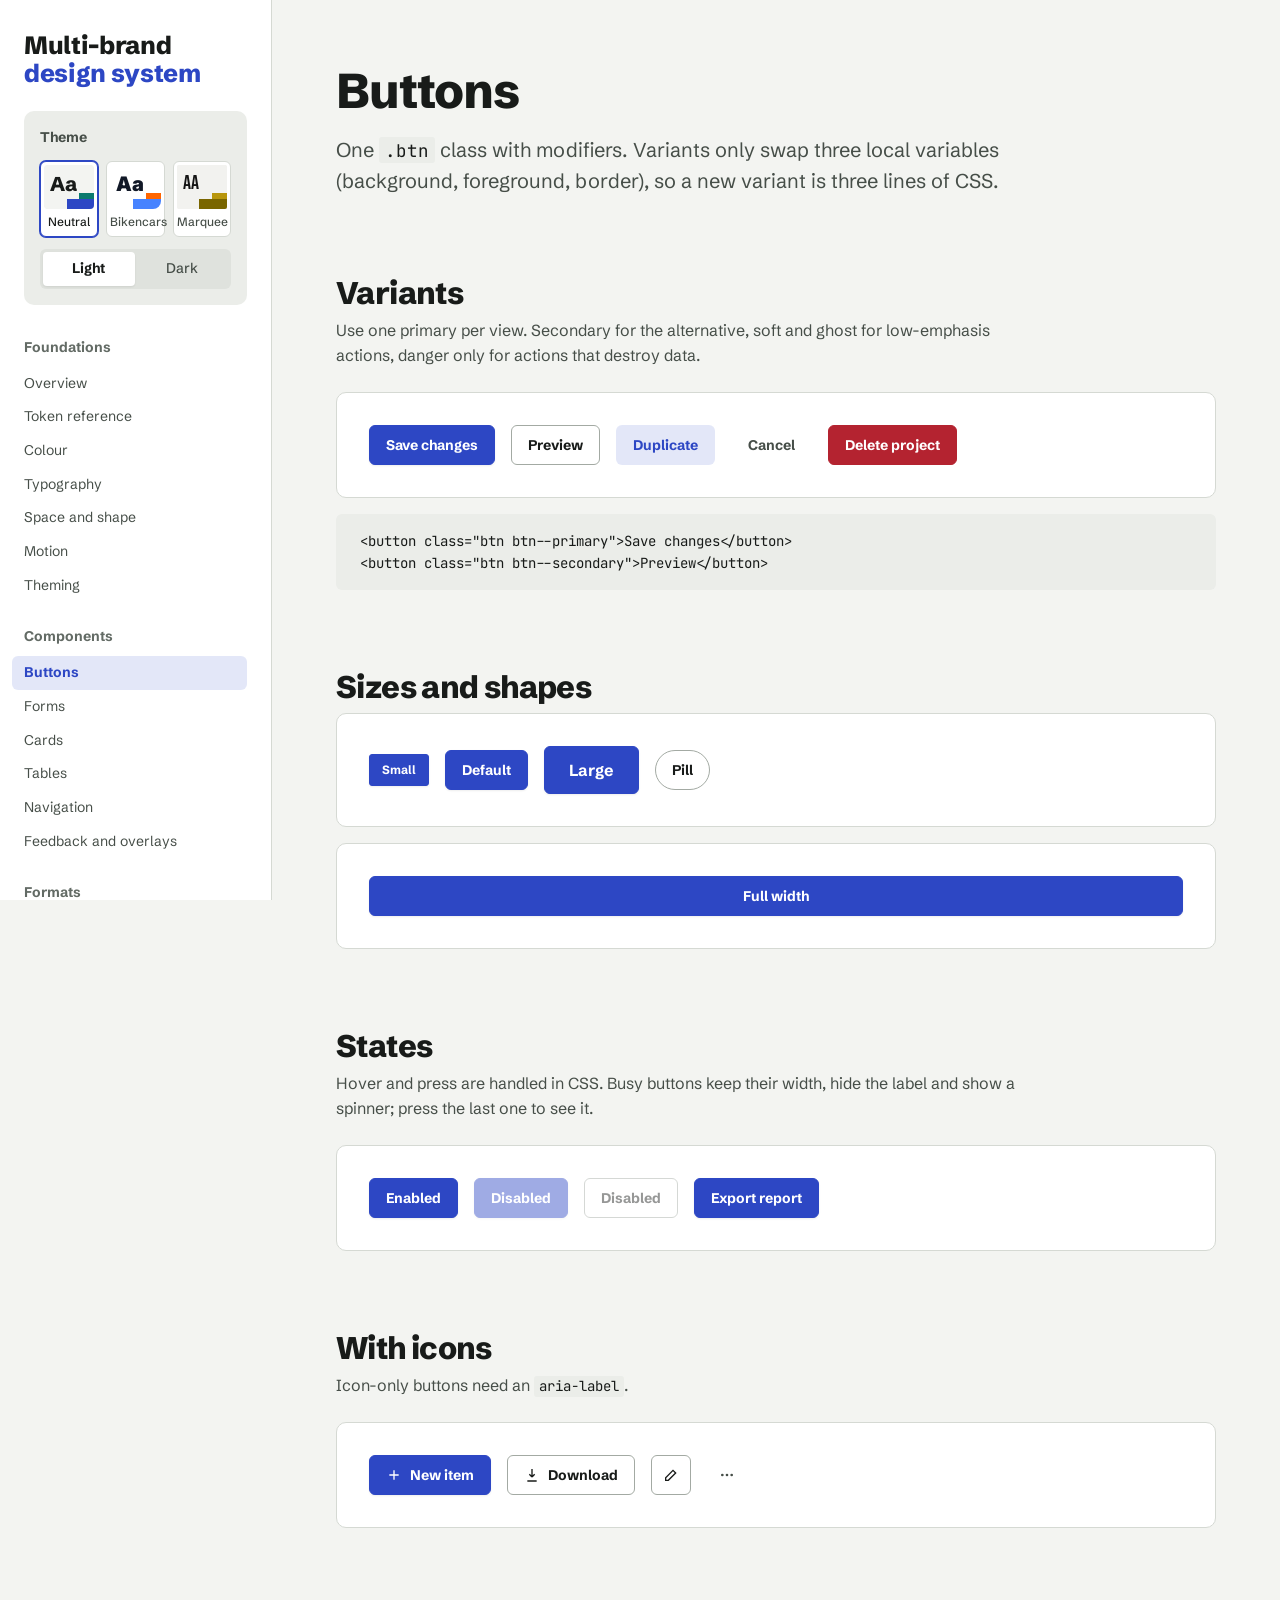
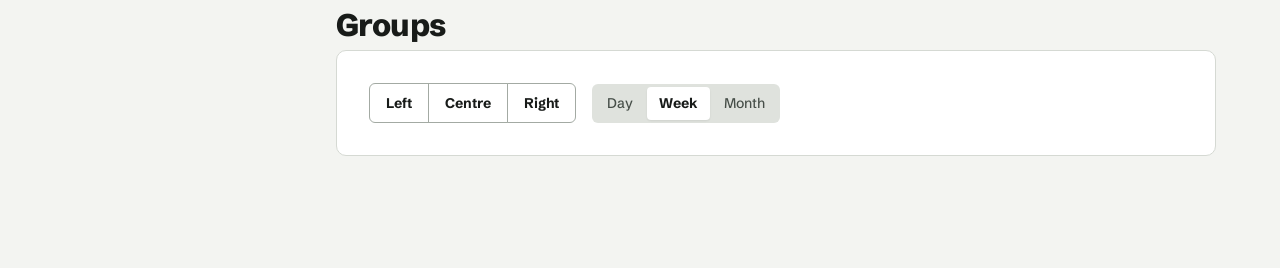
==== buttons.html @ d582c335 "Initial public release" ====
<!DOCTYPE html>
<html lang="en">
<head>
<meta charset="utf-8">
<meta name="viewport" content="width=device-width, initial-scale=1">
<title>Buttons | Multi-brand design system</title>
<meta name="description" content="Button variants, sizes, states, icon buttons and groups.">
<link rel="icon" href="favicon.svg" type="image/svg+xml">
<script src="js/theme-init.js"></script>
<link rel="stylesheet" href="themes/index.css">
<link rel="stylesheet" href="css/catalogue.css">
<link rel="stylesheet" href="css/components.css">
</head>
<body>
<nav class="sidebar" aria-label="Catalogue"></nav>
<main class="main" id="main">
<header class="page-head">
  <h1 class="page-title">Buttons</h1>
  <p class="page-lede">One <code>.btn</code> class with modifiers. Variants only swap three local variables (background, foreground, border), so a new variant is three lines of CSS.</p>
</header>

<section class="doc-section" aria-labelledby="variants">
  <h2 id="variants">Variants</h2>
  <p class="doc-desc">Use one primary per view. Secondary for the alternative, soft and ghost for low-emphasis actions, danger only for actions that destroy data.</p>
  <div class="demo">
    <button class="btn btn--primary" type="button">Save changes</button>
    <button class="btn btn--secondary" type="button">Preview</button>
    <button class="btn btn--soft" type="button">Duplicate</button>
    <button class="btn btn--ghost" type="button">Cancel</button>
    <button class="btn btn--danger" type="button">Delete project</button>
  </div>
<pre class="code"><code>&lt;button class="btn btn--primary"&gt;Save changes&lt;/button&gt;
&lt;button class="btn btn--secondary"&gt;Preview&lt;/button&gt;</code></pre>
</section>

<section class="doc-section" aria-labelledby="sizes">
  <h2 id="sizes">Sizes and shapes</h2>
  <div class="demo">
    <button class="btn btn--primary btn--sm" type="button">Small</button>
    <button class="btn btn--primary" type="button">Default</button>
    <button class="btn btn--primary btn--lg" type="button">Large</button>
    <button class="btn btn--secondary btn--pill" type="button">Pill</button>
  </div>
  <div class="demo">
    <button class="btn btn--primary btn--block" type="button">Full width</button>
  </div>
</section>

<section class="doc-section" aria-labelledby="states">
  <h2 id="states">States</h2>
  <p class="doc-desc">Hover and press are handled in CSS. Busy buttons keep their width, hide the label and show a spinner; press the last one to see it.</p>
  <div class="demo">
    <button class="btn btn--primary" type="button">Enabled</button>
    <button class="btn btn--primary" type="button" disabled>Disabled</button>
    <button class="btn btn--secondary" type="button" disabled>Disabled</button>
    <button class="btn btn--primary" type="button" data-busy-demo="Report exported">Export report</button>
  </div>
</section>

<section class="doc-section" aria-labelledby="icons">
  <h2 id="icons">With icons</h2>
  <p class="doc-desc">Icon-only buttons need an <code>aria-label</code>.</p>
  <div class="demo">
    <button class="btn btn--primary" type="button">
      <svg viewBox="0 0 24 24" fill="none" stroke="currentColor" stroke-width="2" aria-hidden="true"><path d="M12 5v14M5 12h14"/></svg>New item
    </button>
    <button class="btn btn--secondary" type="button">
      <svg viewBox="0 0 24 24" fill="none" stroke="currentColor" stroke-width="2" aria-hidden="true"><path d="M12 3v12m0 0l-4-4m4 4l4-4M5 21h14"/></svg>Download
    </button>
    <button class="btn btn--secondary btn--icon" type="button" aria-label="Edit">
      <svg viewBox="0 0 24 24" fill="none" stroke="currentColor" stroke-width="2" aria-hidden="true"><path d="M4 20h4L19 9l-4-4L4 16v4z"/></svg>
    </button>
    <button class="btn btn--ghost btn--icon" type="button" aria-label="More options">
      <svg viewBox="0 0 24 24" fill="currentColor" aria-hidden="true"><circle cx="5" cy="12" r="2"/><circle cx="12" cy="12" r="2"/><circle cx="19" cy="12" r="2"/></svg>
    </button>
  </div>
</section>

<section class="doc-section" aria-labelledby="groups">
  <h2 id="groups">Groups</h2>
  <div class="demo">
    <div class="btn-group" role="group" aria-label="Text alignment">
      <button class="btn btn--secondary" type="button">Left</button>
      <button class="btn btn--secondary" type="button">Centre</button>
      <button class="btn btn--secondary" type="button">Right</button>
    </div>
    <div class="segmented" data-segmented role="group" aria-label="Date range">
      <button class="segmented__item" type="button" aria-pressed="false">Day</button>
      <button class="segmented__item" type="button" aria-pressed="true">Week</button>
      <button class="segmented__item" type="button" aria-pressed="false">Month</button>
    </div>
  </div>
</section>
</main>
<script src="js/contract.js"></script>
<script src="js/sidebar.js"></script>
<script src="js/demo.js"></script>
</body>
</html>
---- themes/index.css ----
/*
 * Theme registry. Every page links only this file.
 *
 * To add a theme: create themes/<id>.css that defines the full token contract,
 * add one @import line below, and add "<id>:<Label>" to --theme-list.
 * The sidebar switcher reads --theme-list at runtime.
 */
@import url("neutral.css");
@import url("bikencars.css");
@import url("marquee.css");

:root {
  --theme-list: "neutral:Neutral,bikencars:Bikencars,marquee:Marquee";
}
---- css/catalogue.css ----
/*
 * Catalogue chrome: reset, page layout, sidebar, theme switcher, doc helpers.
 * References semantic tokens only; no colour literals live outside themes/.
 */

/* Derived tokens: computed from the contract, per theme scope. */
:root,
[data-theme] {
  --color-primary-soft: color-mix(in srgb, var(--color-primary) 13%, transparent);
  --color-secondary-soft: color-mix(in srgb, var(--color-secondary) 13%, transparent);
  --color-accent-soft: color-mix(in srgb, var(--color-accent) 14%, transparent);
  --color-success-soft: color-mix(in srgb, var(--color-success) 14%, transparent);
  --color-warning-soft: color-mix(in srgb, var(--color-warning) 16%, transparent);
  --color-danger-soft: color-mix(in srgb, var(--color-danger) 13%, transparent);
  --color-info-soft: color-mix(in srgb, var(--color-info) 13%, transparent);
  --sidebar-width: 272px;
}

:root { color-scheme: light; }
[data-mode="dark"] { color-scheme: dark; }

*, *::before, *::after { box-sizing: border-box; }

html { -webkit-text-size-adjust: 100%; text-size-adjust: 100%; }

body {
  margin: 0;
  min-height: 100vh;
  background: var(--surface-0);
  color: var(--text-1);
  font-family: var(--font-body);
  font-size: var(--text-base);
  line-height: var(--leading-body);
  transition: background-color var(--duration-base) var(--ease-standard), color var(--duration-base) var(--ease-standard);
}

.theme-scope {
  background: var(--surface-0);
  color: var(--text-1);
  font-family: var(--font-body);
  font-size: var(--text-base);
  line-height: var(--leading-body);
}

h1, h2, h3, h4 {
  margin: 0;
  font-family: var(--font-display);
  font-weight: var(--weight-display);
  letter-spacing: var(--tracking-display);
  text-transform: var(--case-display);
  line-height: var(--leading-tight);
  color: var(--text-1);
}
h3, h4 { font-family: var(--font-body); font-weight: var(--weight-bold); letter-spacing: 0; text-transform: none; }

p { margin: 0; }
a { color: var(--color-primary); text-underline-offset: 0.2em; }
a:hover { color: var(--color-primary-hover); }

:focus-visible {
  outline: 2px solid var(--focus-ring);
  outline-offset: 2px;
}

code, pre, kbd { font-family: var(--font-mono); }
code {
  font-size: 0.875em;
  padding: 0.1em 0.35em;
  border-radius: var(--radius-sm);
  background: var(--surface-2);
  color: var(--text-1);
}

.visually-hidden {
  position: absolute !important; width: 1px; height: 1px; overflow: hidden;
  clip: rect(0 0 0 0); white-space: nowrap;
}

/* ── Layout ─────────────────────────────────────────── */
.main {
  margin-left: var(--sidebar-width);
  padding: var(--space-8) var(--space-8) var(--space-10);
  max-width: calc(var(--sidebar-width) + 1120px);
}

/* ── Sidebar ────────────────────────────────────────── */
.sidebar {
  position: fixed; inset: 0 auto 0 0;
  width: var(--sidebar-width);
  overflow-y: auto;
  background: var(--surface-1);
  border-right: 1px solid var(--border);
  padding: var(--space-6) var(--space-5) var(--space-7);
  z-index: 50;
  transition: transform var(--duration-slow) var(--ease-emphasized), background-color var(--duration-base) var(--ease-standard);
}

.wordmark {
  display: block;
  text-decoration: none;
  color: var(--text-1);
  font-family: var(--font-display);
  font-weight: var(--weight-display);
  letter-spacing: var(--tracking-display);
  text-transform: var(--case-display);
  line-height: var(--leading-tight);
}
.wordmark:hover { color: var(--text-1); }
.wordmark__top { display: block; font-size: var(--text-xl); }
.wordmark__bottom { display: block; font-size: var(--text-xl); color: var(--color-primary); }

.switcher {
  margin: var(--space-5) 0 var(--space-6);
  padding: var(--space-4);
  border-radius: var(--radius-lg);
  background: var(--surface-2);
}
.switcher__label {
  font-size: var(--text-sm);
  font-weight: var(--weight-bold);
  color: var(--text-2);
  margin-bottom: var(--space-3);
}
.switcher__themes {
  display: grid;
  grid-template-columns: repeat(auto-fill, minmax(56px, 1fr));
  gap: var(--space-2);
  margin-bottom: var(--space-3);
}

.chip {
  appearance: none;
  display: flex; flex-direction: column; align-items: stretch; gap: var(--space-1);
  padding: 3px;
  border: 1px solid var(--border);
  border-radius: var(--radius-md);
  background: var(--surface-1);
  color: var(--text-2);
  font: inherit;
  cursor: pointer;
  transition: border-color var(--duration-fast) var(--ease-standard), box-shadow var(--duration-fast) var(--ease-standard);
}
.chip:hover { border-color: var(--border-strong); }
.chip[aria-checked="true"] {
  border-color: var(--color-primary);
  box-shadow: 0 0 0 1px var(--color-primary);
  color: var(--text-1);
}
.chip__label { font-size: var(--text-xs); font-weight: var(--weight-medium); text-align: center; padding-bottom: 2px; }

/* The swatch lives in its own theme scope, so these tokens are the chip's theme. */
.chip__swatch {
  position: relative;
  display: grid; grid-template-columns: 1fr;
  height: 44px;
  overflow: hidden;
  border-radius: calc(var(--radius-md) - 2px);
  background: var(--surface-0);
}
.chip__band { display: block; }
.chip__band--surface { position: absolute; inset: 0 0 auto 0; height: 100%; background: var(--surface-0); }
.chip__band--primary { position: absolute; right: 0; bottom: 0; width: 55%; height: 10px; background: var(--color-primary); }
.chip__band--accent { position: absolute; right: 0; bottom: 10px; width: 30%; height: 6px; background: var(--color-accent); }
.chip__glyph {
  position: absolute; left: 6px; top: 3px;
  font-family: var(--font-display);
  font-weight: var(--weight-display);
  font-size: 20px;
  letter-spacing: 0;
  text-transform: none;
  color: var(--text-1);
}

.navgroup + .navgroup { margin-top: var(--space-5); }
.navgroup__title {
  font-size: var(--text-sm);
  font-weight: var(--weight-bold);
  color: var(--text-3);
  margin-bottom: var(--space-2);
}
.navlist { list-style: none; margin: 0; padding: 0; }
.navlist__link {
  display: block;
  padding: 6px var(--space-3);
  margin-left: calc(var(--space-3) * -1);
  border-radius: var(--radius-md);
  color: var(--text-2);
  text-decoration: none;
  font-size: var(--text-sm);
  transition: background-color var(--duration-fast) var(--ease-standard), color var(--duration-fast) var(--ease-standard);
}
.navlist__link:hover { background: var(--surface-2); color: var(--text-1); }
.navlist__link[aria-current="page"] {
  background: var(--color-primary-soft);
  color: var(--color-primary);
  font-weight: var(--weight-bold);
}

.menu-btn {
  display: none;
  position: fixed; top: var(--space-3); left: var(--space-3); z-index: 60;
  width: 44px; height: 44px;
  flex-direction: column; justify-content: center; align-items: center; gap: 5px;
  border: 1px solid var(--border);
  border-radius: var(--radius-md);
  background: var(--surface-1);
  box-shadow: var(--shadow-1);
  cursor: pointer;
}
.menu-btn__bar { display: block; width: 18px; height: 2px; border-radius: 1px; background: var(--text-1); }

@media (max-width: 900px) {
  .sidebar { transform: translateX(-100%); visibility: hidden; padding-top: calc(44px + var(--space-5)); }
  .sidebar.is-open { transform: none; visibility: visible; box-shadow: var(--shadow-3); }
  .menu-btn { display: flex; }
  .main { margin-left: 0; padding: calc(44px + var(--space-6)) 16px var(--space-9); }
}

/* ── Page structure ─────────────────────────────────── */
.page-head { margin-bottom: var(--space-8); max-width: 68ch; }
.page-title { font-size: var(--text-4xl); margin-bottom: var(--space-4); }
.page-lede { font-size: var(--text-lg); color: var(--text-2); max-width: 62ch; }

.doc-section { margin-top: var(--space-9); }
.doc-section > h2 { font-size: var(--text-2xl); margin-bottom: var(--space-2); }
.doc-section > h3 { font-size: var(--text-lg); margin: var(--space-6) 0 var(--space-3); }
.doc-desc { color: var(--text-2); max-width: 68ch; margin-bottom: var(--space-5); }

.demo {
  display: flex; flex-wrap: wrap; align-items: center; gap: var(--space-4);
  padding: var(--space-6);
  background: var(--surface-1);
  border: 1px solid var(--border);
  border-radius: var(--radius-lg);
}
.demo--stack { flex-direction: column; align-items: stretch; }
.demo--plain { background: transparent; border: 0; padding: 0; }
.demo + .demo, .demo + .code, .code + .demo { margin-top: var(--space-4); }

.code {
  margin: 0;
  padding: var(--space-4) var(--space-5);
  overflow-x: auto;
  background: var(--surface-2);
  border-radius: var(--radius-md);
  font-size: var(--text-sm);
  line-height: 1.6;
  color: var(--text-1);
}
.code code { padding: 0; background: none; font-size: inherit; }

.grid { display: grid; gap: var(--space-4); }
.grid--2 { grid-template-columns: repeat(auto-fit, minmax(min(100%, 320px), 1fr)); }
.grid--3 { grid-template-columns: repeat(auto-fit, minmax(min(100%, 240px), 1fr)); }
.grid--4 { grid-template-columns: repeat(auto-fit, minmax(min(100%, 180px), 1fr)); }

.meta { font-size: var(--text-sm); color: var(--text-3); }
.mono { font-family: var(--font-mono); font-size: var(--text-sm); }

@media (prefers-reduced-motion: reduce) {
  *, *::before, *::after {
    animation-duration: 1ms !important;
    animation-iteration-count: 1 !important;
    transition-duration: 1ms !important;
  }
}

/* ── Doc widgets: token table, swatches, specimens, motion, theming ── */
.token-table td, .token-table th { vertical-align: middle; }
.token-value { color: var(--text-2); white-space: normal; max-width: 420px; word-break: break-word; }
.token-value.is-missing { color: var(--color-danger); font-weight: var(--weight-bold); }
.token-preview { display: inline-block; width: 40px; height: 24px; border-radius: var(--radius-sm); border: 1px solid var(--border); vertical-align: middle; }
.token-preview--shadow { background: var(--surface-1); border-color: transparent; }
.token-preview--bar { height: 10px; min-width: 1px; background: var(--color-primary); border: 0; border-radius: 1px; }
.token-preview--radius { width: 36px; height: 36px; background: var(--color-primary-soft); border: 2px solid var(--color-primary); }
.token-preview--type { width: auto; height: auto; border: 0; line-height: 1; color: var(--text-1); }
.token-preview--none { display: none; }

.swatches { display: grid; gap: var(--space-3); grid-template-columns: repeat(auto-fill, minmax(min(100%, 168px), 1fr)); }
.swatch { border: 1px solid var(--border); border-radius: var(--radius-md); overflow: hidden; background: var(--surface-1); }
.swatch__chip { height: 72px; border-bottom: 1px solid var(--border); }
.swatch__info { padding: var(--space-2) var(--space-3); display: grid; gap: 2px; }
.swatch__name { font-family: var(--font-mono); font-size: var(--text-xs); color: var(--text-1); }
.swatch__value { font-family: var(--font-mono); font-size: var(--text-xs); color: var(--text-3); }

.ramp { display: flex; border-radius: var(--radius-lg); overflow: hidden; border: 1px solid var(--border); }
.ramp > div { flex: 1; min-height: 88px; padding: var(--space-3); display: flex; align-items: flex-end; font-family: var(--font-mono); font-size: var(--text-xs); color: var(--text-2); }

.pairs { display: grid; gap: var(--space-3); grid-template-columns: repeat(auto-fill, minmax(min(100%, 250px), 1fr)); }
.pair { display: flex; align-items: center; justify-content: space-between; gap: var(--space-3); padding: var(--space-4); border-radius: var(--radius-md); border: 1px solid var(--border); }
.pair__sample { font-weight: var(--weight-bold); }

.type-row { display: grid; grid-template-columns: 112px 1fr; gap: var(--space-4); align-items: baseline; padding: var(--space-4) 0; border-top: 1px solid var(--border); }
.type-row:first-child { border-top: 0; }
.type-row__meta { font-family: var(--font-mono); font-size: var(--text-xs); color: var(--text-3); }
.type-row__sample { min-width: 0; overflow-wrap: anywhere; }
.specimen-display { font-family: var(--font-display); font-weight: var(--weight-display); letter-spacing: var(--tracking-display); text-transform: var(--case-display); line-height: var(--leading-tight); }
.measure { max-width: 64ch; }

.space-row { display: grid; grid-template-columns: 96px 56px minmax(0, 1fr); gap: var(--space-3); align-items: center; padding: 6px 0; }
.space-row__bar { max-width: 100%; height: 14px; background: var(--color-primary); border-radius: 1px; }
.radius-box { width: 96px; height: 96px; background: var(--color-primary-soft); border: 2px solid var(--color-primary); }
.elev-box { height: 112px; border-radius: var(--radius-lg); background: var(--surface-1); display: grid; place-items: center; color: var(--text-2); font-size: var(--text-sm); }

.motion-track { position: relative; height: 40px; border-radius: var(--radius-pill); background: var(--surface-2); }
.motion-dot {
  position: absolute; top: 6px; left: 6px; width: 28px; height: 28px; border-radius: 50%;
  background: var(--color-primary);
  transition-property: left;
}
.is-played .motion-dot { left: calc(100% - 34px); }
.motion-row { display: grid; grid-template-columns: 180px 1fr; gap: var(--space-4); align-items: center; }
.motion-row + .motion-row { margin-top: var(--space-3); }

.matrix { display: grid; gap: var(--space-4); grid-template-columns: repeat(auto-fit, minmax(min(100%, 300px), 1fr)); }
.matrix__cell { border-radius: var(--radius-lg); border: 1px solid var(--border); padding: var(--space-5); display: grid; gap: var(--space-4); align-content: start; }
.matrix__label { font-size: var(--text-xs); font-weight: var(--weight-bold); color: var(--text-3); }

/* Overview hero */
.hero { display: grid; gap: var(--space-8); grid-template-columns: minmax(0, 1.05fr) minmax(0, 1fr); align-items: center; margin-bottom: var(--space-9); }
.hero__title { font-size: clamp(2.4rem, 5.4vw, calc(var(--text-4xl) * 1.35)); margin-bottom: var(--space-5); }
.hero__lede { font-size: var(--text-lg); color: var(--text-2); max-width: 46ch; margin-bottom: var(--space-6); }
.hero__actions { display: flex; flex-wrap: wrap; gap: var(--space-3); }
.specimen { display: grid; gap: var(--space-4); padding: var(--space-5); border-radius: var(--radius-xl); background: var(--surface-2); }
.specimen__row { display: flex; gap: var(--space-3); flex-wrap: wrap; align-items: center; }
@media (max-width: 1100px) { .hero { grid-template-columns: 1fr; } }

.flow { display: grid; gap: var(--space-3); grid-template-columns: repeat(auto-fit, minmax(min(100%, 170px), 1fr)); list-style: none; padding: 0; margin: 0; counter-reset: flow; }
.flow li { counter-increment: flow; padding: var(--space-4); border-radius: var(--radius-md); background: var(--surface-1); border: 1px solid var(--border); display: grid; gap: var(--space-1); }
.flow li::before { content: counter(flow); font-family: var(--font-display); font-weight: var(--weight-display); font-size: var(--text-xl); color: var(--color-primary); line-height: 1; }
.flow b { font-size: var(--text-sm); }
.flow span { font-size: var(--text-xs); color: var(--text-2); }

.directory { display: grid; gap: var(--space-3); grid-template-columns: repeat(auto-fill, minmax(min(100%, 240px), 1fr)); }
.directory a { display: grid; gap: 2px; padding: var(--space-4); border-radius: var(--radius-md); border: 1px solid var(--border); background: var(--surface-1); text-decoration: none; color: var(--text-1); transition: border-color var(--duration-fast) var(--ease-standard); }
.directory a:hover { border-color: var(--color-primary); color: var(--text-1); }
.directory b { font-size: var(--text-base); }
.directory span { font-size: var(--text-sm); color: var(--text-2); }
---- css/components.css ----
/*
 * Components. Every value is a semantic token (or a derived *-soft token from
 * catalogue.css), so each component re-skins with the active theme.
 */

/* ── Buttons ────────────────────────────────────────── */
.btn {
  --btn-bg: var(--surface-1);
  --btn-fg: var(--text-1);
  --btn-border: var(--border-strong);
  appearance: none;
  display: inline-flex; align-items: center; justify-content: center; gap: var(--space-2);
  min-height: 40px;
  padding: 0 var(--space-4);
  border: 1px solid var(--btn-border);
  border-radius: var(--radius-md);
  background: var(--btn-bg);
  color: var(--btn-fg);
  font: inherit;
  font-size: var(--text-sm);
  font-weight: var(--weight-bold);
  line-height: 1;
  text-decoration: none;
  white-space: nowrap;
  cursor: pointer;
  transition:
    background-color var(--duration-fast) var(--ease-standard),
    border-color var(--duration-fast) var(--ease-standard),
    transform var(--duration-base) var(--ease-spring),
    box-shadow var(--duration-base) var(--ease-standard);
}
.btn:hover { --btn-bg: var(--surface-2); color: var(--btn-fg); }
.btn:active { transform: translateY(1px) scale(0.98); }
.btn:disabled, .btn[aria-disabled="true"] { opacity: 0.45; cursor: not-allowed; transform: none; }

.btn--primary { --btn-bg: var(--color-primary); --btn-fg: var(--text-on-primary); --btn-border: var(--color-primary); box-shadow: var(--shadow-1); }
.btn--primary:hover { --btn-bg: var(--color-primary-hover); --btn-border: var(--color-primary-hover); }
.btn--secondary { --btn-bg: var(--surface-1); --btn-fg: var(--text-1); --btn-border: var(--border-strong); }
.btn--soft { --btn-bg: var(--color-primary-soft); --btn-fg: var(--color-primary); --btn-border: transparent; }
.btn--soft:hover { --btn-bg: color-mix(in srgb, var(--color-primary) 20%, transparent); }
.btn--ghost { --btn-bg: transparent; --btn-fg: var(--text-2); --btn-border: transparent; }
.btn--ghost:hover { --btn-bg: var(--surface-2); --btn-fg: var(--text-1); }
.btn--danger { --btn-bg: var(--color-danger); --btn-fg: var(--surface-1); --btn-border: var(--color-danger); }
.btn--danger:hover { --btn-bg: color-mix(in srgb, var(--color-danger) 85%, var(--text-1)); }

.btn--sm { min-height: 32px; padding: 0 var(--space-3); font-size: var(--text-xs); border-radius: var(--radius-sm); }
.btn--lg { min-height: 48px; padding: 0 var(--space-5); font-size: var(--text-base); }
.btn--icon { width: 40px; padding: 0; }
.btn--pill { border-radius: var(--radius-pill); }
.btn--block { width: 100%; }
.btn svg { width: 16px; height: 16px; flex: none; }

.btn[aria-busy="true"] { color: transparent; position: relative; pointer-events: none; }
.btn[aria-busy="true"]::after {
  content: ""; position: absolute; width: 16px; height: 16px;
  border: 2px solid var(--btn-fg); border-right-color: transparent; border-radius: 50%;
  animation: spin 700ms linear infinite;
}
@keyframes spin { to { transform: rotate(360deg); } }

.btn-group { display: inline-flex; }
.btn-group .btn { border-radius: 0; }
.btn-group .btn + .btn { margin-left: -1px; }
.btn-group .btn:first-child { border-radius: var(--radius-md) 0 0 var(--radius-md); }
.btn-group .btn:last-child { border-radius: 0 var(--radius-md) var(--radius-md) 0; }

/* ── Badges ─────────────────────────────────────────── */
.badge {
  --badge-fg: var(--text-2);
  --badge-bg: var(--surface-2);
  display: inline-flex; align-items: center; gap: 6px;
  padding: 2px var(--space-2);
  border-radius: var(--radius-pill);
  background: var(--badge-bg);
  color: var(--badge-fg);
  font-size: var(--text-xs);
  font-weight: var(--weight-bold);
  line-height: 1.6;
  white-space: nowrap;
}
.badge--primary { --badge-fg: var(--color-primary); --badge-bg: var(--color-primary-soft); }
.badge--accent { --badge-fg: var(--color-accent); --badge-bg: var(--color-accent-soft); }
.badge--success { --badge-fg: var(--color-success); --badge-bg: var(--color-success-soft); }
.badge--warning { --badge-fg: var(--color-warning); --badge-bg: var(--color-warning-soft); }
.badge--danger { --badge-fg: var(--color-danger); --badge-bg: var(--color-danger-soft); }
.badge--info { --badge-fg: var(--color-info); --badge-bg: var(--color-info-soft); }
.badge--solid { --badge-fg: var(--text-on-primary); --badge-bg: var(--color-primary); }
.badge__dot { width: 6px; height: 6px; border-radius: 50%; background: currentColor; }

/* ── Alerts ─────────────────────────────────────────── */
.alert {
  --alert-tone: var(--color-info);
  --alert-soft: var(--color-info-soft);
  display: grid; grid-template-columns: auto 1fr; gap: var(--space-1) var(--space-3);
  padding: var(--space-4);
  border-radius: var(--radius-md);
  border-left: 3px solid var(--alert-tone);
  background: var(--alert-soft);
  color: var(--text-1);
}
.alert__icon { grid-row: span 2; width: 20px; height: 20px; color: var(--alert-tone); }
.alert__title { font-weight: var(--weight-bold); }
.alert__body { color: var(--text-2); font-size: var(--text-sm); }
.alert--success { --alert-tone: var(--color-success); --alert-soft: var(--color-success-soft); }
.alert--warning { --alert-tone: var(--color-warning); --alert-soft: var(--color-warning-soft); }
.alert--danger { --alert-tone: var(--color-danger); --alert-soft: var(--color-danger-soft); }

/* ── Forms ──────────────────────────────────────────── */
.field { display: grid; gap: 6px; min-width: 0; }
.field__label { font-size: var(--text-sm); font-weight: var(--weight-bold); color: var(--text-1); }
.field__hint { font-size: var(--text-xs); color: var(--text-3); }
.field--error .field__hint { color: var(--color-danger); }
.field--success .field__hint { color: var(--color-success); }

.input, .select, .textarea {
  width: 100%;
  min-height: 40px;
  padding: var(--space-2) var(--space-3);
  border: 1px solid var(--border-strong);
  border-radius: var(--radius-md);
  background: var(--surface-1);
  color: var(--text-1);
  font: inherit;
  font-size: var(--text-sm);
  transition: border-color var(--duration-fast) var(--ease-standard), box-shadow var(--duration-fast) var(--ease-standard);
}
.input::placeholder, .textarea::placeholder { color: var(--text-3); }
.input:hover, .select:hover, .textarea:hover { border-color: var(--text-3); }
.input:focus, .select:focus, .textarea:focus {
  outline: none;
  border-color: var(--color-primary);
  box-shadow: 0 0 0 3px var(--color-primary-soft);
}
.input:disabled { background: var(--surface-2); color: var(--text-3); cursor: not-allowed; }
.field--error .input { border-color: var(--color-danger); }
.field--error .input:focus { box-shadow: 0 0 0 3px var(--color-danger-soft); }
.field--success .input { border-color: var(--color-success); }
.textarea { min-height: 96px; resize: vertical; }
.select { appearance: auto; }

.input-group { display: flex; }
.input-group__addon {
  display: inline-flex; align-items: center; padding: 0 var(--space-3);
  border: 1px solid var(--border-strong); border-right: 0;
  border-radius: var(--radius-md) 0 0 var(--radius-md);
  background: var(--surface-2); color: var(--text-2); font-size: var(--text-sm);
}
.input-group .input { border-radius: 0 var(--radius-md) var(--radius-md) 0; }

.check { display: inline-flex; align-items: center; gap: var(--space-2); font-size: var(--text-sm); cursor: pointer; }
.check input { width: 18px; height: 18px; margin: 0; accent-color: var(--color-primary); }

.switch { display: inline-flex; align-items: center; gap: var(--space-3); font-size: var(--text-sm); cursor: pointer; }
.switch input { position: absolute; opacity: 0; width: 1px; height: 1px; }
.switch__track {
  position: relative; width: 40px; height: 24px; flex: none;
  border-radius: var(--radius-pill);
  background: var(--surface-3);
  border: 1px solid var(--border-strong);
  transition: background-color var(--duration-base) var(--ease-standard);
}
.switch__track::after {
  content: ""; position: absolute; top: 2px; left: 2px;
  width: 18px; height: 18px; border-radius: 50%;
  background: var(--surface-1);
  box-shadow: var(--shadow-1);
  transition: transform var(--duration-base) var(--ease-spring);
}
.switch input:checked + .switch__track { background: var(--color-primary); border-color: var(--color-primary); }
.switch input:checked + .switch__track::after { transform: translateX(16px); }
.switch input:focus-visible + .switch__track { outline: 2px solid var(--focus-ring); outline-offset: 2px; }

.form-grid { display: grid; gap: var(--space-4); grid-template-columns: repeat(auto-fit, minmax(min(100%, 220px), 1fr)); }
.form-grid .field--full { grid-column: 1 / -1; }
.form-actions { display: flex; flex-wrap: wrap; gap: var(--space-3); justify-content: flex-end; }

/* ── Cards ──────────────────────────────────────────── */
.card {
  display: flex; flex-direction: column;
  overflow: hidden;
  background: var(--surface-1);
  border: 1px solid var(--border);
  border-radius: var(--radius-lg);
  color: var(--text-1);
}
.card--raised { border-color: transparent; box-shadow: var(--shadow-2); }
.card--interactive { transition: transform var(--duration-base) var(--ease-emphasized), box-shadow var(--duration-base) var(--ease-standard); text-decoration: none; }
.card--interactive:hover { transform: translateY(-2px); box-shadow: var(--shadow-3); color: var(--text-1); }
.card__media {
  aspect-ratio: 16 / 9;
  background:
    radial-gradient(120% 90% at 85% 10%, var(--color-accent-soft), transparent 60%),
    linear-gradient(135deg, var(--color-primary-soft), var(--surface-2));
  display: grid; place-items: center;
  color: var(--color-primary);
}
.card__media svg { width: 48px; height: 48px; opacity: 0.7; }
.card__body { display: grid; gap: var(--space-2); padding: var(--space-5); }
.card__title { font-size: var(--text-lg); font-weight: var(--weight-bold); line-height: var(--leading-tight); }
.card__text { color: var(--text-2); font-size: var(--text-sm); }
.card__footer {
  display: flex; align-items: center; justify-content: space-between; gap: var(--space-3);
  margin-top: auto;
  padding: var(--space-4) var(--space-5);
  border-top: 1px solid var(--border);
}
.price { font-family: var(--font-display); font-weight: var(--weight-display); font-size: var(--text-xl); letter-spacing: var(--tracking-display); }

.stat { display: grid; gap: var(--space-1); padding: var(--space-5); }
.stat__value {
  font-family: var(--font-display);
  font-weight: var(--weight-display);
  letter-spacing: var(--tracking-display);
  font-size: var(--text-3xl);
  line-height: 1;
}
.stat__label { color: var(--text-2); font-size: var(--text-sm); }
.stat__delta { font-size: var(--text-xs); font-weight: var(--weight-bold); }
.stat__delta--up { color: var(--color-success); }
.stat__delta--down { color: var(--color-danger); }

.list { list-style: none; margin: 0; padding: 0; }
.list__item {
  display: flex; align-items: center; justify-content: space-between; gap: var(--space-3);
  padding: var(--space-3) var(--space-5);
  border-top: 1px solid var(--border);
  font-size: var(--text-sm);
}
.list__item:first-child { border-top: 0; }

.avatar {
  display: inline-grid; place-items: center;
  width: 36px; height: 36px; border-radius: 50%;
  background: var(--color-primary-soft); color: var(--color-primary);
  font-weight: var(--weight-bold); font-size: var(--text-xs);
  flex: none;
}

/* ── Tables ─────────────────────────────────────────── */
.table-wrap { overflow-x: auto; border: 1px solid var(--border); border-radius: var(--radius-lg); background: var(--surface-1); }
.table { width: 100%; border-collapse: collapse; font-size: var(--text-sm); }
.table caption { text-align: left; padding: var(--space-4) var(--space-5) 0; color: var(--text-2); }
.table th, .table td { padding: var(--space-3) var(--space-5); text-align: left; border-bottom: 1px solid var(--border); white-space: nowrap; }
.table thead th { font-size: var(--text-xs); font-weight: var(--weight-bold); color: var(--text-2); background: var(--surface-2); }
.table tbody tr:last-child td, .table tbody tr:last-child th { border-bottom: 0; }
.table tbody tr:hover { background: var(--surface-2); }
.table .num { text-align: right; font-variant-numeric: tabular-nums; }
.table--compact th, .table--compact td { padding: var(--space-2) var(--space-3); }
.table--striped tbody tr:nth-child(even) { background: color-mix(in srgb, var(--surface-2) 55%, transparent); }

.th-sort {
  appearance: none; border: 0; background: none; padding: 0; font: inherit; color: inherit; cursor: pointer;
  display: inline-flex; align-items: center; gap: 4px;
}
.th-sort::after { content: "\2195"; opacity: 0.45; }
[aria-sort="ascending"] .th-sort::after { content: "\2191"; opacity: 1; }
[aria-sort="descending"] .th-sort::after { content: "\2193"; opacity: 1; }

/* Comparison / spec table */
.compare th[scope="row"] { color: var(--text-2); font-weight: var(--weight-medium); }
.compare thead th { vertical-align: bottom; background: var(--surface-1); font-size: var(--text-sm); color: var(--text-1); }
.compare__name { display: block; font-family: var(--font-display); font-weight: var(--weight-display); letter-spacing: var(--tracking-display); text-transform: var(--case-display); font-size: var(--text-lg); }
.compare .is-featured { background: var(--color-primary-soft); }
.compare thead .is-featured { box-shadow: inset 0 3px 0 var(--color-primary); }
.compare .is-best { color: var(--color-success); font-weight: var(--weight-bold); }
.compare .is-best::after { content: " \2605"; font-size: 0.8em; }
.compare tbody tr.compare__group th { background: var(--surface-2); font-size: var(--text-xs); color: var(--text-3); font-weight: var(--weight-bold); }

/* ── Navigation ─────────────────────────────────────── */
.tabs { display: flex; gap: var(--space-1); border-bottom: 1px solid var(--border); overflow-x: auto; }
.tab {
  appearance: none; border: 0; background: none; font: inherit; cursor: pointer;
  padding: var(--space-3) var(--space-4);
  color: var(--text-2); font-size: var(--text-sm); font-weight: var(--weight-medium);
  border-bottom: 2px solid transparent; margin-bottom: -1px;
  transition: color var(--duration-fast) var(--ease-standard), border-color var(--duration-base) var(--ease-standard);
}
.tab:hover { color: var(--text-1); }
.tab[aria-selected="true"] { color: var(--color-primary); border-bottom-color: var(--color-primary); font-weight: var(--weight-bold); }
.tabpanel { padding: var(--space-5) 0 0; color: var(--text-2); }
.tabpanel[hidden] { display: none; }

.segmented {
  display: inline-flex; padding: 3px; gap: 2px;
  border-radius: var(--radius-md);
  background: var(--surface-3);
}
.segmented__item {
  appearance: none; border: 0; font: inherit; cursor: pointer; flex: 1;
  padding: 6px var(--space-3);
  border-radius: calc(var(--radius-md) - 2px);
  background: transparent; color: var(--text-2);
  font-size: var(--text-sm); font-weight: var(--weight-medium);
  transition: background-color var(--duration-fast) var(--ease-standard), color var(--duration-fast) var(--ease-standard);
}
.segmented__item:hover { color: var(--text-1); }
.segmented__item[aria-checked="true"], .segmented__item[aria-pressed="true"] {
  background: var(--surface-1); color: var(--text-1); box-shadow: var(--shadow-1); font-weight: var(--weight-bold);
}
.switcher__mode { display: flex; }

.breadcrumb { display: flex; flex-wrap: wrap; align-items: center; gap: var(--space-2); list-style: none; margin: 0; padding: 0; font-size: var(--text-sm); }
.breadcrumb li + li::before { content: "/"; color: var(--text-3); margin-right: var(--space-2); }
.breadcrumb a { color: var(--text-2); text-decoration: none; }
.breadcrumb a:hover { color: var(--color-primary); text-decoration: underline; }
.breadcrumb [aria-current="page"] { color: var(--text-1); font-weight: var(--weight-bold); }

.pagination { display: flex; flex-wrap: wrap; gap: var(--space-1); list-style: none; margin: 0; padding: 0; }
.pagination a, .pagination span {
  display: inline-grid; place-items: center; min-width: 36px; height: 36px; padding: 0 var(--space-2);
  border-radius: var(--radius-md); color: var(--text-2); text-decoration: none; font-size: var(--text-sm);
}
.pagination a:hover { background: var(--surface-2); color: var(--text-1); }
.pagination [aria-current="page"] { background: var(--color-primary); color: var(--text-on-primary); font-weight: var(--weight-bold); }

.stepper { display: flex; gap: var(--space-2); list-style: none; margin: 0; padding: 0; counter-reset: step; flex-wrap: wrap; }
.stepper li {
  counter-increment: step;
  display: flex; align-items: center; gap: var(--space-2);
  font-size: var(--text-sm); color: var(--text-3);
}
.stepper li + li::before { content: ""; width: 32px; height: 1px; background: var(--border-strong); margin-right: var(--space-1); }
.stepper li > span::before {
  content: counter(step);
  display: inline-grid; place-items: center; width: 26px; height: 26px; margin-right: var(--space-2);
  border-radius: 50%; border: 1px solid var(--border-strong);
  font-size: var(--text-xs); font-weight: var(--weight-bold);
}
.stepper .is-done { color: var(--text-2); }
.stepper .is-done > span::before { content: "\2713"; background: var(--color-success); border-color: var(--color-success); color: var(--surface-1); }
.stepper [aria-current="step"] { color: var(--text-1); font-weight: var(--weight-bold); }
.stepper [aria-current="step"] > span::before { background: var(--color-primary); border-color: var(--color-primary); color: var(--text-on-primary); }

.topbar {
  display: flex; align-items: center; gap: var(--space-5);
  padding: var(--space-3) var(--space-5);
  background: var(--surface-1);
  border: 1px solid var(--border);
  border-radius: var(--radius-lg);
  flex-wrap: wrap;
}
.topbar__brand { font-family: var(--font-display); font-weight: var(--weight-display); letter-spacing: var(--tracking-display); text-transform: var(--case-display); font-size: var(--text-lg); }
.topbar__links { display: flex; gap: var(--space-4); list-style: none; margin: 0; padding: 0; font-size: var(--text-sm); }
.topbar__links a { color: var(--text-2); text-decoration: none; }
.topbar__links a:hover, .topbar__links a[aria-current="page"] { color: var(--text-1); }
.topbar__end { margin-left: auto; display: flex; gap: var(--space-2); }

/* ── Feedback ───────────────────────────────────────── */
.progress { height: 8px; border-radius: var(--radius-pill); background: var(--surface-3); overflow: hidden; }
.progress__bar { height: 100%; border-radius: inherit; background: var(--color-primary); transition: width var(--duration-slow) var(--ease-emphasized); }
.progress--success .progress__bar { background: var(--color-success); }
.progress--warning .progress__bar { background: var(--color-warning); }

.skeleton {
  border-radius: var(--radius-sm);
  background: linear-gradient(90deg, var(--surface-2) 25%, var(--surface-3) 50%, var(--surface-2) 75%);
  background-size: 200% 100%;
  animation: shimmer 1.4s var(--ease-standard) infinite;
}
@keyframes shimmer { from { background-position: 100% 0; } to { background-position: -100% 0; } }

.tooltip-host { position: relative; display: inline-flex; }
.tooltip {
  position: absolute; bottom: calc(100% + 8px); left: 50%;
  transform: translate(-50%, 4px);
  padding: 6px var(--space-2);
  border-radius: var(--radius-sm);
  background: var(--text-1); color: var(--surface-1);
  font-size: var(--text-xs); white-space: nowrap;
  opacity: 0; pointer-events: none;
  transition: opacity var(--duration-fast) var(--ease-standard), transform var(--duration-base) var(--ease-emphasized);
}
.tooltip-host:hover .tooltip, .tooltip-host:focus-within .tooltip { opacity: 1; transform: translate(-50%, 0); }

.toast-region {
  position: fixed; right: var(--space-5); bottom: var(--space-5); z-index: 80;
  display: grid; gap: var(--space-2); width: min(360px, calc(100vw - 32px));
}
.toast {
  display: flex; align-items: center; gap: var(--space-3);
  padding: var(--space-3) var(--space-4);
  border-radius: var(--radius-md);
  background: var(--text-1); color: var(--surface-1);
  box-shadow: var(--shadow-3);
  font-size: var(--text-sm);
  animation: toast-in var(--duration-slow) var(--ease-emphasized);
}
.toast__mark { width: 8px; height: 8px; border-radius: 50%; background: var(--color-success); flex: none; }
.toast.is-leaving { opacity: 0; transform: translateY(8px); transition: opacity var(--duration-base) var(--ease-standard), transform var(--duration-base) var(--ease-standard); }
@keyframes toast-in { from { opacity: 0; transform: translateY(12px) scale(0.98); } to { opacity: 1; transform: none; } }

.dialog {
  width: min(480px, calc(100vw - 32px));
  padding: 0;
  border: 1px solid var(--border);
  border-radius: var(--radius-xl);
  background: var(--surface-1);
  color: var(--text-1);
  box-shadow: var(--shadow-3);
}
.dialog::backdrop { background: var(--overlay); }
.dialog[open] { animation: dialog-in var(--duration-slow) var(--ease-emphasized); }
@keyframes dialog-in { from { opacity: 0; transform: translateY(16px) scale(0.97); } to { opacity: 1; transform: none; } }
.dialog__head { padding: var(--space-5) var(--space-5) 0; }
.dialog__head h2 { font-size: var(--text-xl); }
.dialog__body { padding: var(--space-3) var(--space-5) var(--space-5); color: var(--text-2); display: grid; gap: var(--space-4); }
.dialog__foot { display: flex; justify-content: flex-end; gap: var(--space-2); padding: var(--space-4) var(--space-5); border-top: 1px solid var(--border); background: var(--surface-2); border-radius: 0 0 var(--radius-xl) var(--radius-xl); }

.empty {
  display: grid; justify-items: center; gap: var(--space-3); text-align: center;
  padding: var(--space-8) var(--space-5);
  border: 1px dashed var(--border-strong); border-radius: var(--radius-lg);
  color: var(--text-2);
}
.empty__title { color: var(--text-1); font-weight: var(--weight-bold); font-size: var(--text-lg); }

/* ── Slides (social formats) ────────────────────────── */
.slide-row { display: flex; flex-wrap: wrap; gap: var(--space-5); align-items: flex-start; }
.slide-frame { display: grid; gap: var(--space-2); max-width: 100%; min-width: 0; }
.slide {
  --slide-pad: 7%;
  position: relative;
  width: min(280px, 100%);
  overflow: hidden;
  display: flex; flex-direction: column;
  padding: var(--slide-pad);
  border-radius: var(--radius-lg);
  background: var(--surface-0);
  color: var(--text-1);
  box-shadow: var(--shadow-2);
  border: 1px solid var(--border);
  container-type: inline-size;
}
.slide--square { aspect-ratio: 1 / 1; }
.slide--portrait { aspect-ratio: 4 / 5; }
.slide--story { aspect-ratio: 9 / 16; width: min(220px, 100%); --slide-pad: 10% 9%; }
.slide--landscape { aspect-ratio: 16 / 9; width: min(420px, 100%); }
.slide__kicker { font-size: 4.6cqi; font-weight: var(--weight-bold); color: var(--color-primary); }
.slide__title {
  font-family: var(--font-display); font-weight: var(--weight-display);
  letter-spacing: var(--tracking-display); text-transform: var(--case-display);
  font-size: 11cqi; line-height: var(--leading-tight); margin-top: 3cqi;
}
.slide__big {
  font-family: var(--font-display); font-weight: var(--weight-display);
  letter-spacing: var(--tracking-display);
  font-size: 30cqi; line-height: 0.9; color: var(--color-primary);
  margin-top: auto;
}
.slide__body { font-size: 5.2cqi; color: var(--text-2); margin-top: 3cqi; line-height: 1.35; }
.slide__foot { margin-top: auto; display: flex; justify-content: space-between; align-items: center; font-size: 4cqi; color: var(--text-3); padding-top: 4cqi; }
.slide__dots { display: flex; gap: 1.6cqi; }
.slide__dots i { width: 2.4cqi; height: 2.4cqi; border-radius: 50%; background: var(--surface-3); }
.slide__dots i.is-on { background: var(--color-primary); }
.slide__list { list-style: none; margin: 4cqi 0 0; padding: 0; display: grid; gap: 2.6cqi; }
.slide__list li { display: flex; gap: 3cqi; font-size: 5cqi; align-items: baseline; }
.slide__list b { color: var(--color-accent); font-family: var(--font-display); font-weight: var(--weight-display); font-size: 6cqi; min-width: 7cqi; }
.slide__bar { height: 3cqi; border-radius: var(--radius-pill); background: var(--surface-3); overflow: hidden; margin-top: 1.4cqi; }
.slide__bar > span { display: block; height: 100%; background: var(--color-primary); border-radius: inherit; }
.slide__bar--alt > span { background: var(--color-accent); }
.slide__quote { font-family: var(--font-display); font-weight: var(--weight-display); letter-spacing: var(--tracking-display); text-transform: var(--case-display); font-size: 8.5cqi; line-height: var(--leading-tight); margin-top: auto; }
.slide__quote::before { content: "\201C"; display: block; color: var(--color-accent); font-size: 20cqi; line-height: 0.6; margin-bottom: 2cqi; }
.slide--accent { background: var(--color-primary); color: var(--text-on-primary); border-color: var(--color-primary); }
.slide--accent .slide__body, .slide--accent .slide__foot { color: var(--text-on-primary); opacity: 0.85; }
.slide--accent .slide__kicker { color: var(--text-on-primary); }
.slide--accent .slide__quote::before { color: var(--text-on-primary); }
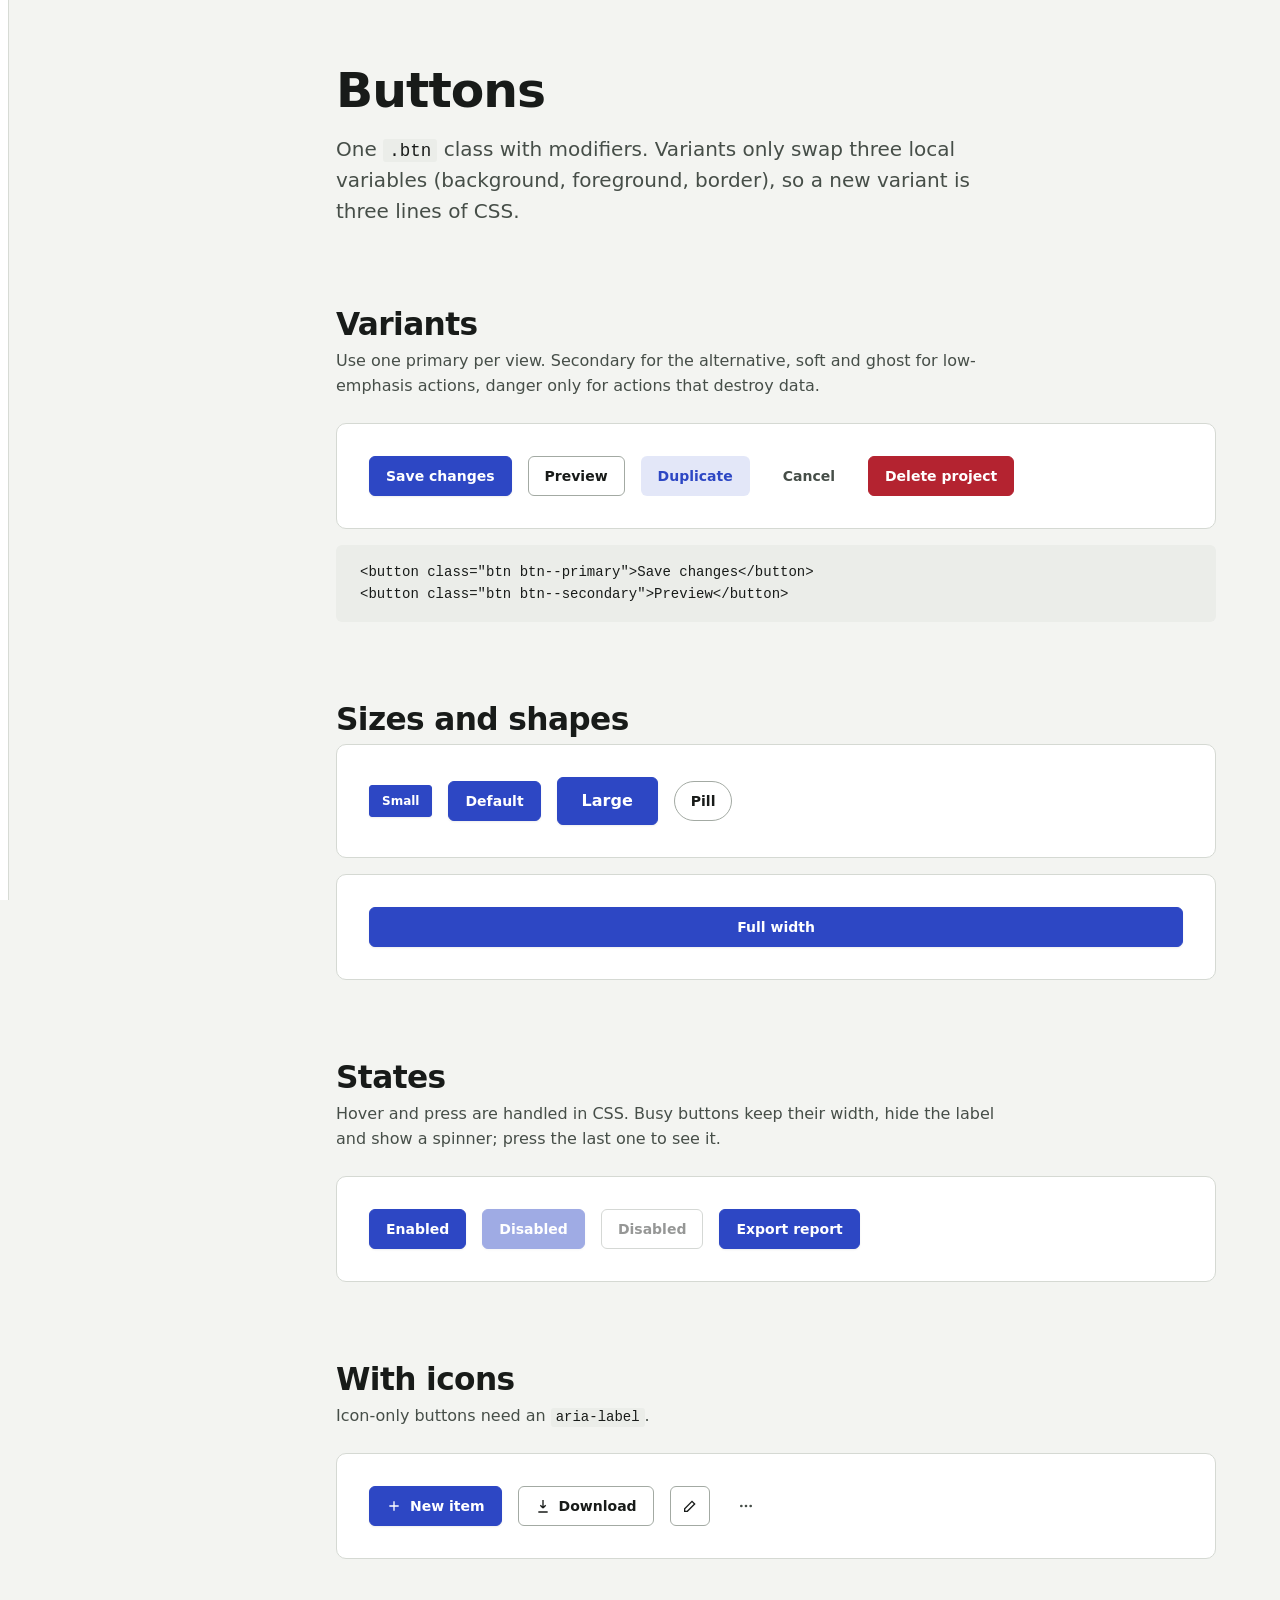
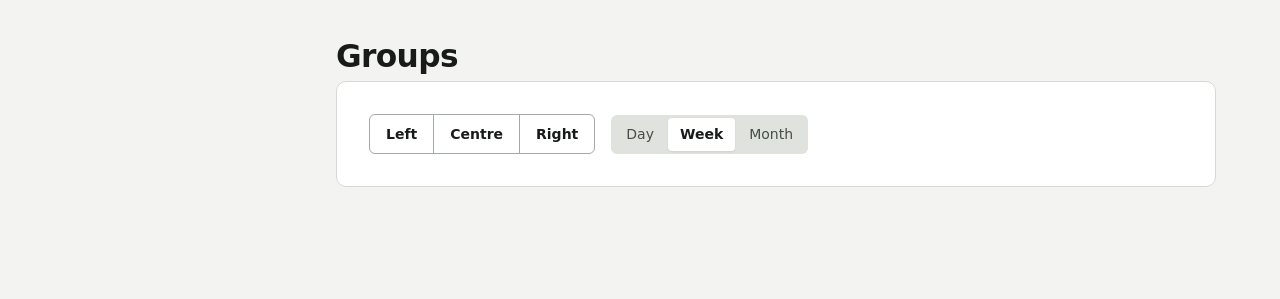
==== commit 6cf15545: "fix(security): enforce a strict csp and referrer policy on every page The pages had no Content-Secur" ====
--- a/buttons.html
+++ b/buttons.html
@@ -2,14 +2,19 @@
 <html lang="en">
 <head>
 <meta charset="utf-8">
+<meta http-equiv="Content-Security-Policy" content="default-src 'none'; script-src 'self'; style-src 'self' https://fonts.googleapis.com; font-src https://fonts.gstatic.com; img-src 'self'; base-uri 'none'; form-action 'none'; object-src 'none'; require-trusted-types-for 'script'; trusted-types 'none'">
+<meta name="referrer" content="no-referrer">
 <meta name="viewport" content="width=device-width, initial-scale=1">
 <title>Buttons | Multi-brand design system</title>
 <meta name="description" content="Button variants, sizes, states, icon buttons and groups.">
 <link rel="icon" href="favicon.svg" type="image/svg+xml">
+<link rel="preconnect" href="https://fonts.googleapis.com">
+<link rel="preconnect" href="https://fonts.gstatic.com" crossorigin>
 <script src="js/theme-init.js"></script>
 <link rel="stylesheet" href="themes/index.css">
 <link rel="stylesheet" href="css/catalogue.css">
 <link rel="stylesheet" href="css/components.css">
+<link rel="stylesheet" href="css/utilities.css">
 </head>
 <body>
 <nav class="sidebar" aria-label="Catalogue"></nav>
--- a/themes/index.css
+++ b/themes/index.css
@@ -1,14 +1,11 @@
 /*
- * Theme registry. Every page links only this file.
+ * Theme stylesheets. Every page links only this file.
  *
  * To add a theme: create themes/<id>.css that defines the full token contract,
- * add one @import line below, and add "<id>:<Label>" to --theme-list.
- * The sidebar switcher reads --theme-list at runtime.
+ * add one @import line below, and add { id, label } to THEMES in
+ * js/theme-init.js (the runtime registry and allowlist). sync-tokens.py fails
+ * if the two lists disagree.
  */
 @import url("neutral.css");
 @import url("bikencars.css");
 @import url("marquee.css");
-
-:root {
-  --theme-list: "neutral:Neutral,bikencars:Bikencars,marquee:Marquee";
-}
--- a/css/catalogue.css
+++ b/css/catalogue.css
@@ -7,7 +7,6 @@
 :root,
 [data-theme] {
   --color-primary-soft: color-mix(in srgb, var(--color-primary) 13%, transparent);
-  --color-secondary-soft: color-mix(in srgb, var(--color-secondary) 13%, transparent);
   --color-accent-soft: color-mix(in srgb, var(--color-accent) 14%, transparent);
   --color-success-soft: color-mix(in srgb, var(--color-success) 14%, transparent);
   --color-warning-soft: color-mix(in srgb, var(--color-warning) 16%, transparent);
@@ -69,11 +68,6 @@
   border-radius: var(--radius-sm);
   background: var(--surface-2);
   color: var(--text-1);
-}
-
-.visually-hidden {
-  position: absolute !important; width: 1px; height: 1px; overflow: hidden;
-  clip: rect(0 0 0 0); white-space: nowrap;
 }
 
 /* ── Layout ─────────────────────────────────────────── */
@@ -234,7 +228,6 @@
   border-radius: var(--radius-lg);
 }
 .demo--stack { flex-direction: column; align-items: stretch; }
-.demo--plain { background: transparent; border: 0; padding: 0; }
 .demo + .demo, .demo + .code, .code + .demo { margin-top: var(--space-4); }
 
 .code {
--- a/css/components.css
+++ b/css/components.css
@@ -349,7 +349,6 @@
 .progress { height: 8px; border-radius: var(--radius-pill); background: var(--surface-3); overflow: hidden; }
 .progress__bar { height: 100%; border-radius: inherit; background: var(--color-primary); transition: width var(--duration-slow) var(--ease-emphasized); }
 .progress--success .progress__bar { background: var(--color-success); }
-.progress--warning .progress__bar { background: var(--color-warning); }
 
 .skeleton {
   border-radius: var(--radius-sm);
--- a/css/utilities.css
+++ b/css/utilities.css
@@ -0,0 +1,108 @@
+/*
+ * Catalogue utilities: the one-off layout tweaks and token specimens that
+ * used to be inline style="" attributes. Moving them here lets every page
+ * ship a Content-Security-Policy without 'unsafe-inline' for styles.
+ *
+ * Linked last on every page so a utility wins over a component rule of equal
+ * specificity, the way the inline style it replaced did. Values are tokens
+ * only; sync-tokens.py lints this file like the rest of css/.
+ */
+
+/* ── Token specimens: paint an element with one contract token ── */
+.bg-surface-0 { background: var(--surface-0); }
+.bg-surface-1 { background: var(--surface-1); }
+.bg-surface-2 { background: var(--surface-2); }
+.bg-surface-3 { background: var(--surface-3); }
+.bg-border { background: var(--border); }
+.bg-border-strong { background: var(--border-strong); }
+.bg-text-1 { background: var(--text-1); }
+.bg-text-2 { background: var(--text-2); }
+.bg-text-3 { background: var(--text-3); }
+.bg-color-primary { background: var(--color-primary); }
+.bg-color-primary-hover { background: var(--color-primary-hover); }
+.bg-color-secondary { background: var(--color-secondary); }
+.bg-color-accent { background: var(--color-accent); }
+.bg-color-success { background: var(--color-success); }
+.bg-color-warning { background: var(--color-warning); }
+.bg-color-danger { background: var(--color-danger); }
+.bg-color-info { background: var(--color-info); }
+
+.fg-text-1 { color: var(--text-1); }
+.fg-text-2 { color: var(--text-2); }
+.fg-text-3 { color: var(--text-3); }
+.fg-text-on-primary { color: var(--text-on-primary); }
+.fg-color-primary { color: var(--color-primary); }
+.fg-color-danger { color: var(--color-danger); }
+
+.fs-xs { font-size: var(--text-xs); }
+.fs-sm { font-size: var(--text-sm); }
+.fs-base { font-size: var(--text-base); }
+.fs-lg { font-size: var(--text-lg); }
+.fs-xl { font-size: var(--text-xl); }
+.fs-2xl { font-size: var(--text-2xl); }
+.fs-3xl { font-size: var(--text-3xl); }
+.fs-4xl { font-size: var(--text-4xl); }
+.fw-regular { font-weight: var(--weight-regular); }
+.fw-medium { font-weight: var(--weight-medium); }
+.fw-bold { font-weight: var(--weight-bold); }
+.ff-mono { font-family: var(--font-mono); }
+
+.w-space-1 { width: var(--space-1); }
+.w-space-2 { width: var(--space-2); }
+.w-space-3 { width: var(--space-3); }
+.w-space-4 { width: var(--space-4); }
+.w-space-5 { width: var(--space-5); }
+.w-space-6 { width: var(--space-6); }
+.w-space-7 { width: var(--space-7); }
+.w-space-8 { width: var(--space-8); }
+.w-space-9 { width: var(--space-9); }
+.w-space-10 { width: var(--space-10); }
+
+.radius-sm { border-radius: var(--radius-sm); }
+.radius-md { border-radius: var(--radius-md); }
+.radius-lg { border-radius: var(--radius-lg); }
+.radius-xl { border-radius: var(--radius-xl); }
+.radius-pill { border-radius: var(--radius-pill); }
+.elev-1 { box-shadow: var(--shadow-1); }
+.elev-2 { box-shadow: var(--shadow-2); }
+.elev-3 { box-shadow: var(--shadow-3); }
+
+.dur-fast { transition-duration: var(--duration-fast); }
+.dur-base { transition-duration: var(--duration-base); }
+.dur-slow { transition-duration: var(--duration-slow); }
+/* Easing demos run long enough for the curve's shape to be visible. */
+.dur-demo { transition-duration: calc(var(--duration-slow) * 2.5); }
+.ease-standard { transition-timing-function: var(--ease-standard); }
+.ease-emphasized { transition-timing-function: var(--ease-emphasized); }
+.ease-spring { transition-timing-function: var(--ease-spring); }
+
+/* ── Layout one-offs ── */
+/* !important: must beat `.demo + .demo` (two classes), as the inline style did. */
+.u-m-0 { margin: 0 !important; }
+.u-mt-4 { margin-top: var(--space-4); }
+.u-pb-3 { padding-bottom: var(--space-3); }
+.u-self-start { justify-self: start; }
+.u-grow { flex: 1; min-width: 160px; }
+.u-inline-row { display: flex; gap: var(--space-3); align-items: center; }
+.u-stack { display: grid; gap: var(--space-2); }
+.u-center-items { justify-items: center; }
+.u-max-420 { max-width: 420px; }
+.u-max-560 { max-width: 560px; }
+.u-h-12 { height: 12px; }
+.u-h-16 { height: 16px; }
+
+/* Static fill levels for progress bars, skeleton lines and slide bars. */
+.u-w-40 { width: 40%; }
+.u-w-50 { width: 50%; }
+.u-w-60 { width: 60%; }
+.u-w-72 { width: 72%; }
+.u-w-73 { width: 73%; }
+.u-w-75 { width: 75%; }
+.u-w-85 { width: 85%; }
+.u-w-full { width: 100%; }
+
+/* Slide frames size type in container-query units. */
+.u-slide-stack { margin-top: auto; display: grid; gap: 2cqi; }
+.u-cqi-2-6 { font-size: 2.6cqi; }
+.u-cqi-3-4 { font-size: 3.4cqi; }
+.u-cqi-7 { font-size: 7cqi; }
